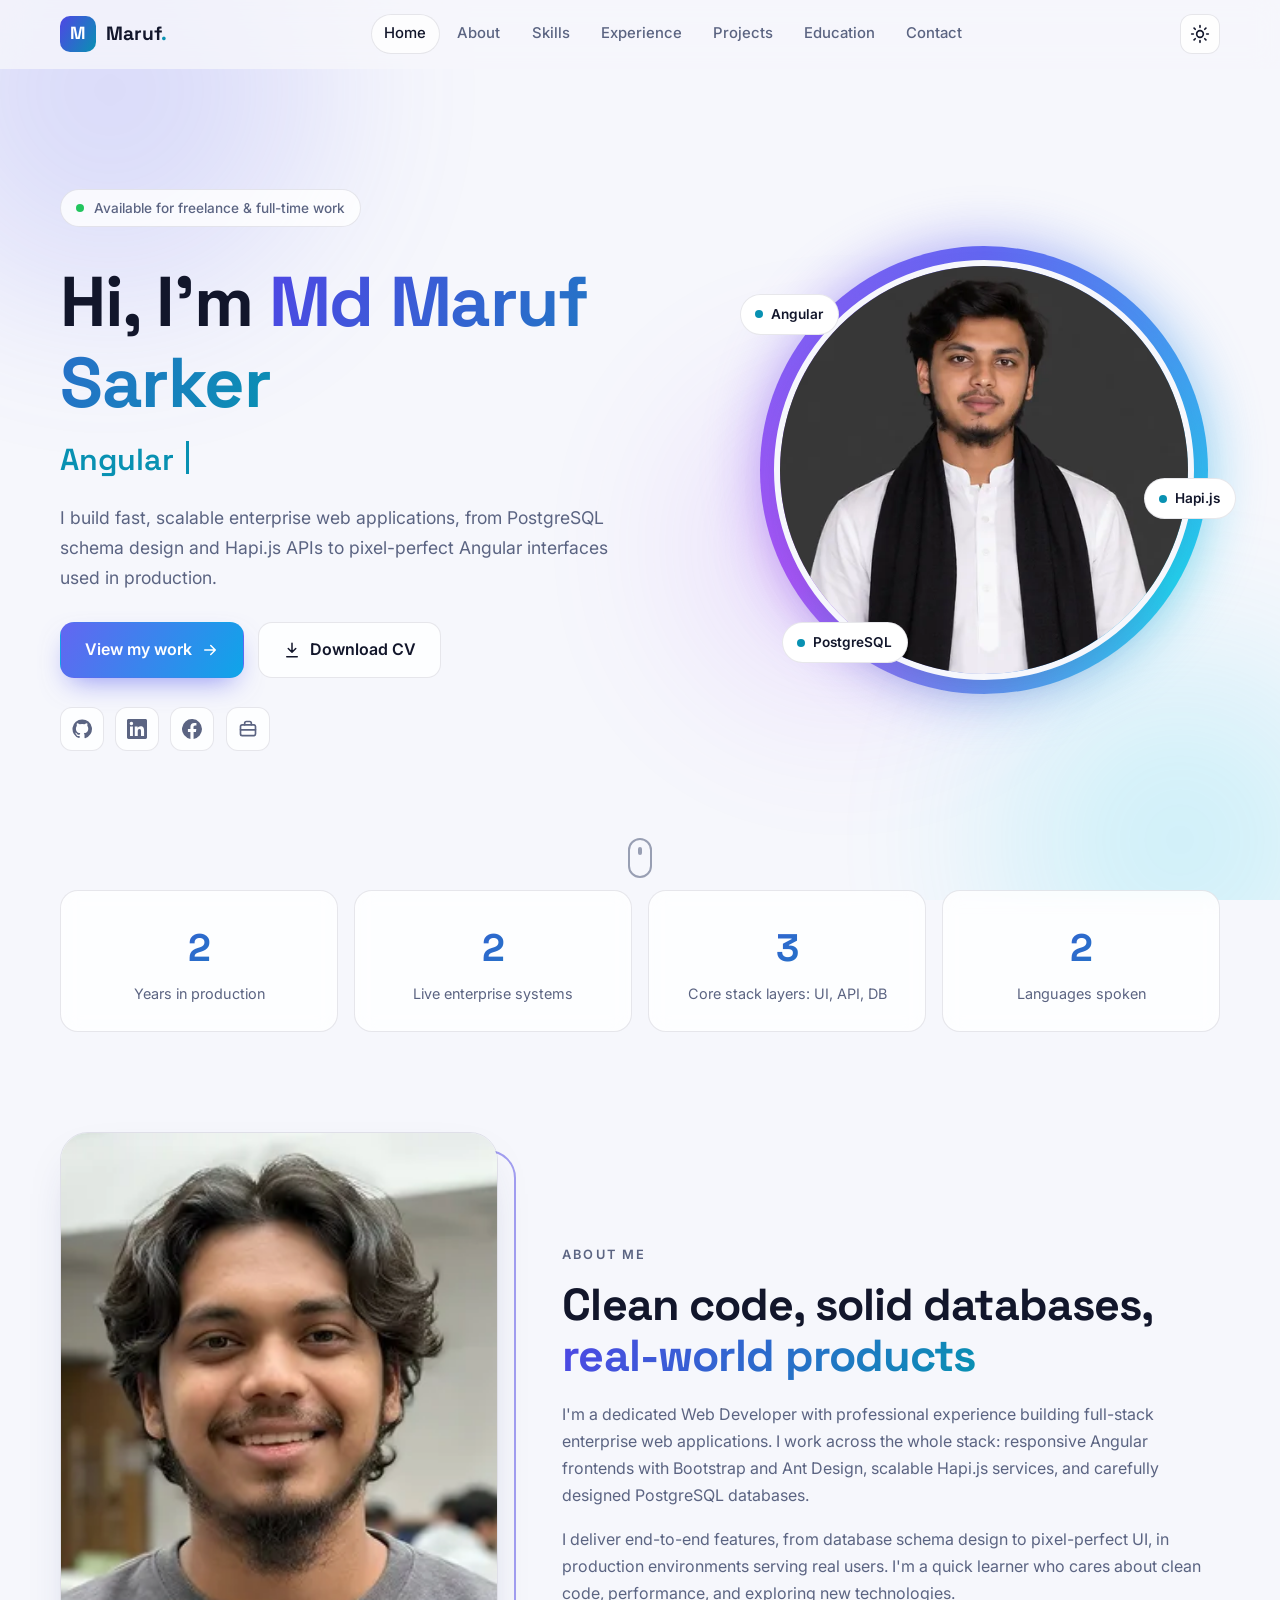
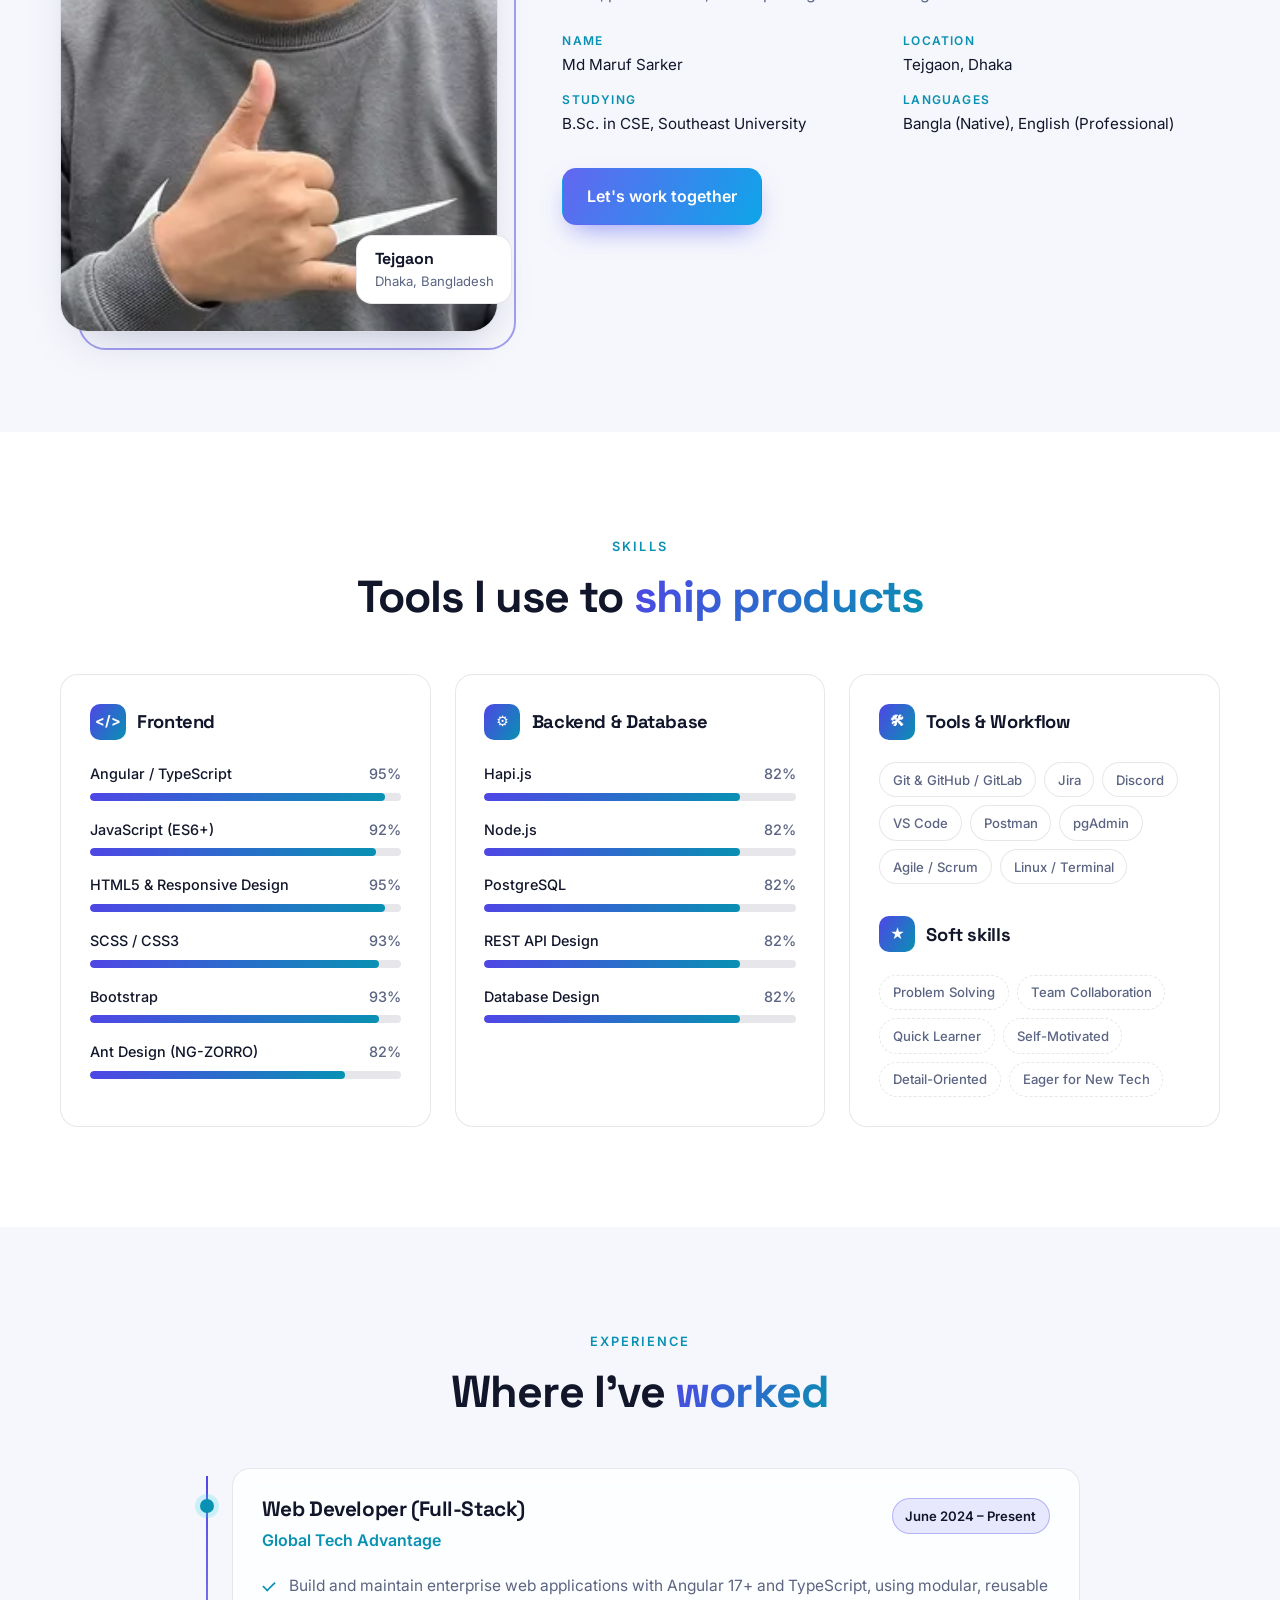
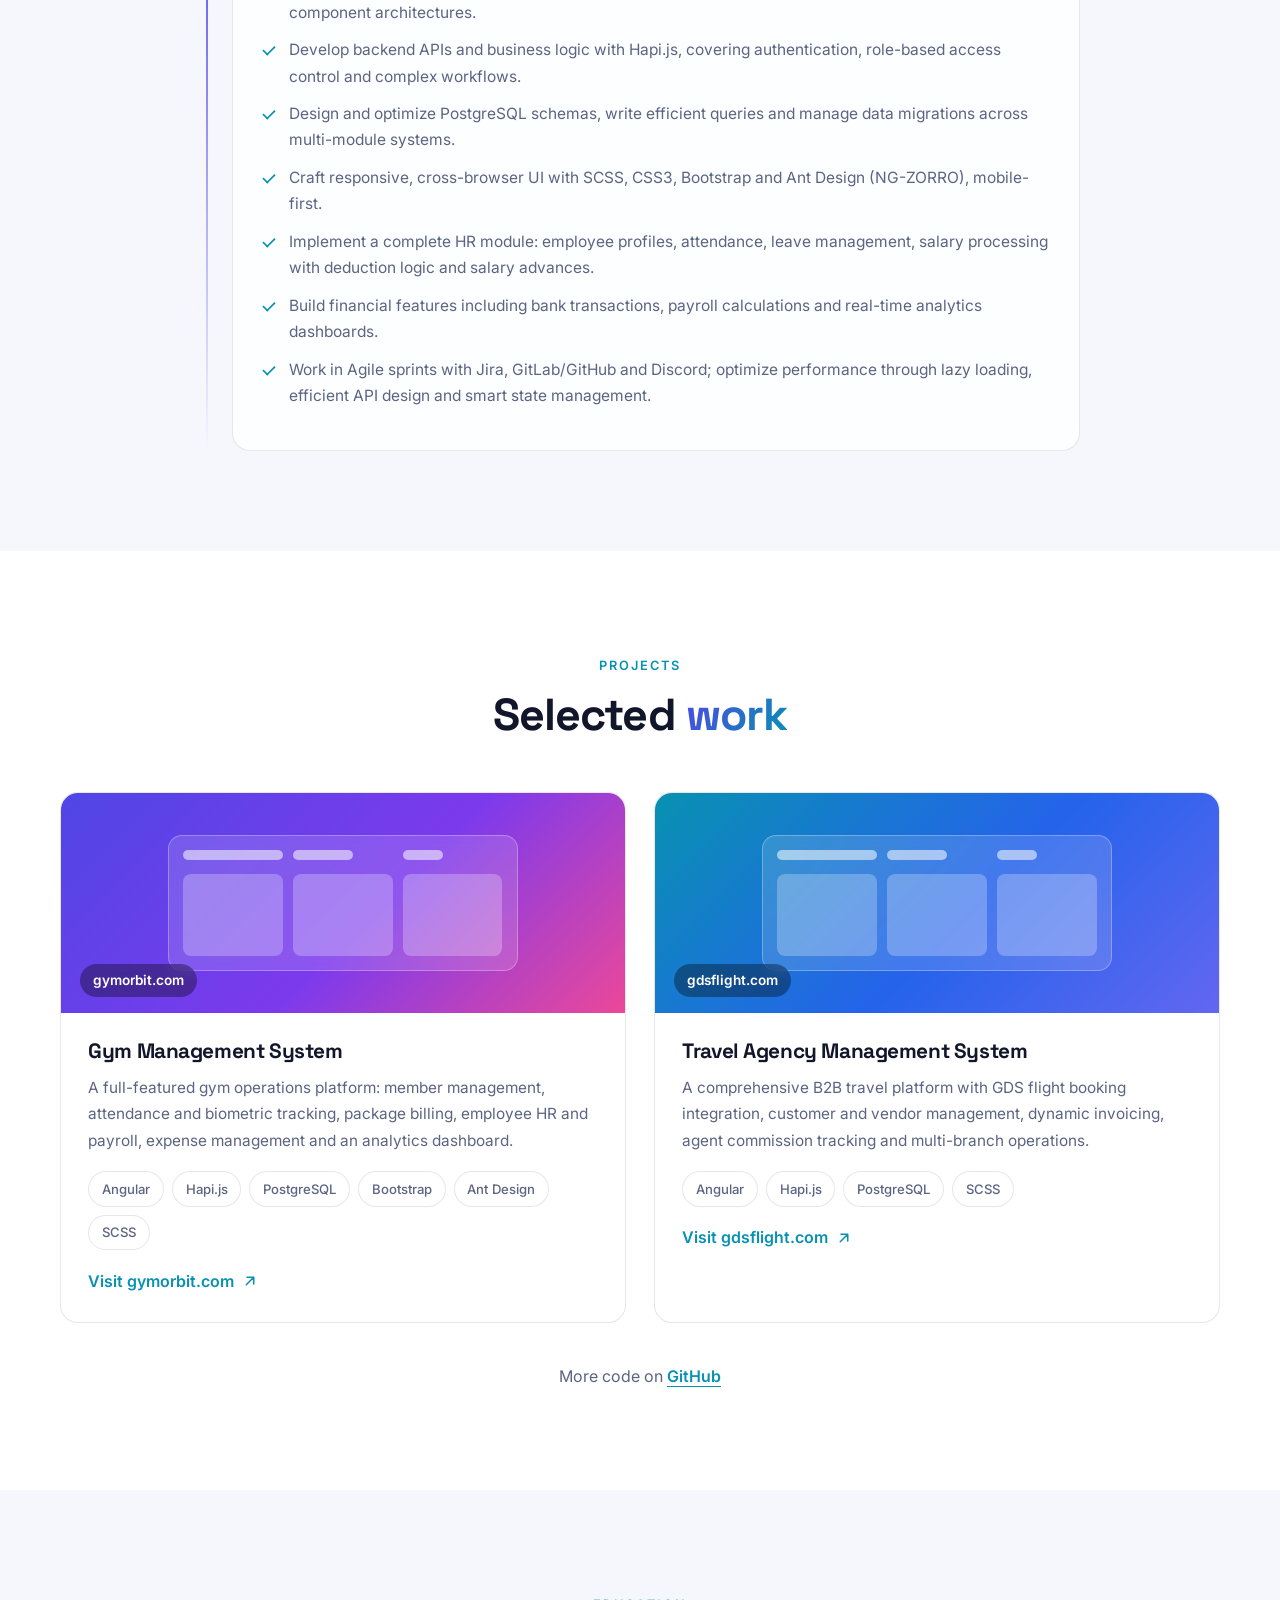
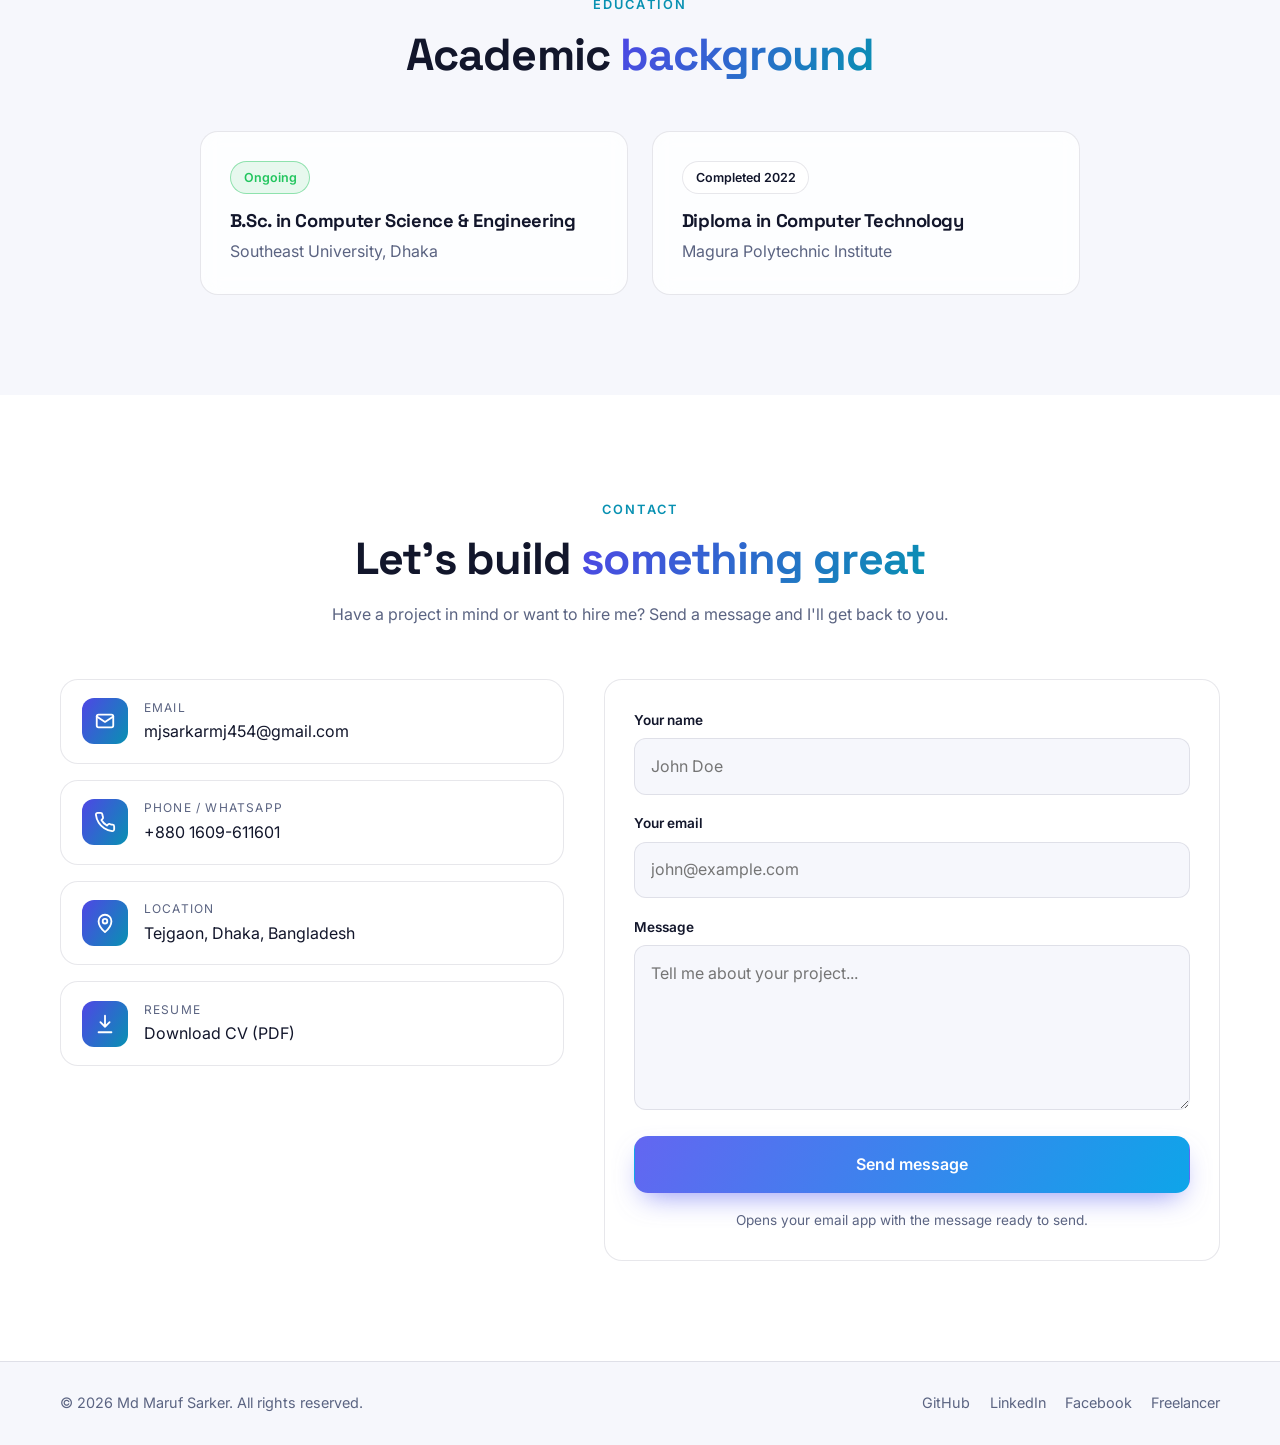
==== index.html @ f76ff7c3 "Add Portfolio site" ====
<!DOCTYPE html>
<html lang="en" data-theme="dark">
<head>
  <meta charset="UTF-8">
  <meta name="viewport" content="width=device-width, initial-scale=1">
  <title>Md Maruf Sarker | Full-Stack Developer in Dhaka, Bangladesh</title>
  <meta name="description" content="Md Maruf Sarker is a Full-Stack Developer from Tejgaon, Dhaka building enterprise web applications with Angular, Node.js (Hapi.js) and PostgreSQL. Available for freelance and full-time work.">
  <meta name="keywords" content="Md Maruf Sarker, Maruf Sarker, Full-Stack Developer, Web Developer Bangladesh, Angular Developer, Hapi.js, Node.js, PostgreSQL, Dhaka, Freelancer, Portfolio">
  <meta name="author" content="Md Maruf Sarker">
  <meta name="robots" content="index, follow, max-image-preview:large">
  <meta name="theme-color" content="#0b0e19" id="theme-color">
  <link rel="canonical" href="https://mdmarufsarker11229.github.io/">

  <meta property="og:type" content="website">
  <meta property="og:site_name" content="Md Maruf Sarker">
  <meta property="og:title" content="Md Maruf Sarker | Full-Stack Developer">
  <meta property="og:description" content="Enterprise web apps with Angular, Hapi.js and PostgreSQL. Based in Dhaka, Bangladesh.">
  <meta property="og:url" content="https://mdmarufsarker11229.github.io/">
  <meta property="og:image" content="https://mdmarufsarker11229.github.io/assets/img/og-image.jpg">
  <meta property="og:image:width" content="1200">
  <meta property="og:image:height" content="630">
  <meta name="twitter:card" content="summary_large_image">
  <meta name="twitter:title" content="Md Maruf Sarker | Full-Stack Developer">
  <meta name="twitter:description" content="Enterprise web apps with Angular, Hapi.js and PostgreSQL. Based in Dhaka, Bangladesh.">
  <meta name="twitter:image" content="https://mdmarufsarker11229.github.io/assets/img/og-image.jpg">

  <link rel="icon" type="image/png" href="assets/img/favicon-256.png">
  <link rel="apple-touch-icon" href="assets/img/apple-touch-icon.png">

  <link rel="preconnect" href="https://fonts.googleapis.com">
  <link rel="preconnect" href="https://fonts.gstatic.com" crossorigin>
  <link rel="preload" as="image" href="assets/img/maruf-hero-480.webp" type="image/webp" imagesrcset="assets/img/maruf-hero-480.webp 480w, assets/img/maruf-hero-800.webp 800w" imagesizes="(max-width: 900px) 280px, 420px">
  <link href="https://fonts.googleapis.com/css2?family=Inter:wght@400;500;600&family=Space+Grotesk:wght@500;600;700&display=swap" rel="stylesheet">
  <link rel="stylesheet" href="assets/css/style.css">

  <script>
    // Apply saved theme before paint to avoid a flash
    (function () {
      var t = localStorage.getItem('theme');
      if (!t) t = matchMedia('(prefers-color-scheme: light)').matches ? 'light' : 'dark';
      document.documentElement.setAttribute('data-theme', t);
    })();
  </script>

  <script type="application/ld+json">
  {
    "@context": "https://schema.org",
    "@type": "Person",
    "name": "Md Maruf Sarker",
    "url": "https://mdmarufsarker11229.github.io/",
    "image": "https://mdmarufsarker11229.github.io/assets/img/maruf-hero-800.jpg",
    "jobTitle": "Full-Stack Developer",
    "email": "mailto:mjsarkarmj454@gmail.com",
    "telephone": "+8801609611601",
    "address": { "@type": "PostalAddress", "addressLocality": "Tejgaon, Dhaka", "addressCountry": "BD" },
    "worksFor": { "@type": "Organization", "name": "Global Tech Advantage" },
    "alumniOf": [
      { "@type": "CollegeOrUniversity", "name": "Southeast University" },
      { "@type": "CollegeOrUniversity", "name": "Magura Polytechnic Institute" }
    ],
    "knowsAbout": ["Angular", "TypeScript", "JavaScript", "Node.js", "Hapi.js", "PostgreSQL", "REST API", "Bootstrap"],
    "sameAs": [
      "https://github.com/mdmarufsarker11229",
      "https://www.linkedin.com/in/md-maruf-sarker-7b41aa232/",
      "https://www.facebook.com/mdmarufsarker11229/",
      "https://www.freelancer.com.bd/u/mjsarkarmj454"
    ]
  }
  </script>
</head>
<body>
  <a class="skip-link" href="#main">Skip to content</a>
  <div class="progress" id="progress" aria-hidden="true"></div>
  <div class="glow" id="glow" aria-hidden="true"></div>
  <div class="bg-orbs" aria-hidden="true"><span></span><span></span><span></span></div>

  <header class="header" id="header">
    <nav class="nav container" aria-label="Main">
      <a href="#home" class="logo" aria-label="Md Maruf Sarker, home">
        <span class="logo-mark">M</span><span class="logo-text">Maruf<b>.</b></span>
      </a>
      <ul class="nav-links" id="nav-links">
        <li><a href="#home" class="active">Home</a></li>
        <li><a href="#about">About</a></li>
        <li><a href="#skills">Skills</a></li>
        <li><a href="#experience">Experience</a></li>
        <li><a href="#projects">Projects</a></li>
        <li><a href="#education">Education</a></li>
        <li><a href="#contact">Contact</a></li>
      </ul>
      <div class="nav-actions">
        <button class="icon-btn" id="theme-toggle" type="button" aria-label="Toggle dark and light mode">
          <svg class="i-sun" viewBox="0 0 24 24" fill="none" stroke="currentColor" stroke-width="2" stroke-linecap="round"><circle cx="12" cy="12" r="4"/><path d="M12 2v2M12 20v2M4.9 4.9l1.4 1.4M17.7 17.7l1.4 1.4M2 12h2M20 12h2M4.9 19.1l1.4-1.4M17.7 6.3l1.4-1.4"/></svg>
          <svg class="i-moon" viewBox="0 0 24 24" fill="none" stroke="currentColor" stroke-width="2" stroke-linecap="round" stroke-linejoin="round"><path d="M21 12.8A9 9 0 1 1 11.2 3a7 7 0 0 0 9.8 9.8z"/></svg>
        </button>
        <button class="icon-btn menu-btn" id="menu-btn" type="button" aria-label="Open menu" aria-expanded="false" aria-controls="nav-links">
          <span></span><span></span><span></span>
        </button>
      </div>
    </nav>
  </header>

  <main id="main">
    <!-- HERO -->
    <section class="hero" id="home">
      <div class="container hero-grid">
        <div class="hero-copy">
          <p class="eyebrow reveal"><span class="pulse"></span> Available for freelance &amp; full-time work</p>
          <h1 class="reveal">Hi, I'm <span class="grad">Md Maruf Sarker</span></h1>
          <p class="role reveal"><span id="typed" aria-live="off">Full-Stack Developer</span><span class="caret" aria-hidden="true"></span></p>
          <p class="lead reveal">I build fast, scalable enterprise web applications, from PostgreSQL schema design and Hapi.js APIs to pixel-perfect Angular interfaces used in production.</p>
          <div class="hero-cta reveal">
            <a href="#projects" class="btn btn-primary">View my work
              <svg viewBox="0 0 24 24" fill="none" stroke="currentColor" stroke-width="2" stroke-linecap="round" stroke-linejoin="round"><path d="M5 12h14M13 6l6 6-6 6"/></svg>
            </a>
            <a href="assets/files/Maruf_Sarker_Resume_Best.pdf" class="btn btn-ghost" download>
              <svg viewBox="0 0 24 24" fill="none" stroke="currentColor" stroke-width="2" stroke-linecap="round" stroke-linejoin="round"><path d="M12 3v12M7 10l5 5 5-5M5 21h14"/></svg>
              Download CV
            </a>
          </div>
          <ul class="socials reveal" aria-label="Social links">
            <li><a href="https://github.com/mdmarufsarker11229" target="_blank" rel="noopener" aria-label="GitHub"><svg viewBox="0 0 24 24" fill="currentColor"><path d="M12 .5a11.5 11.5 0 0 0-3.6 22.4c.6.1.8-.3.8-.6v-2c-3.2.7-3.9-1.5-3.9-1.5-.5-1.3-1.3-1.7-1.3-1.7-1-.7.1-.7.1-.7 1.2.1 1.8 1.2 1.8 1.2 1 1.8 2.7 1.3 3.4 1 .1-.8.4-1.300.7-1.6-2.600-.3-5.300-1.300-5.300-5.700 0-1.300.5-2.300 1.200-3.100-.1-.3-.5-1.500.1-3.100 0 0 1-.3 3.200 1.200a11 11 0 0 1 5.800 0c2.200-1.500 3.200-1.200 3.200-1.200.6 1.600.2 2.800.1 3.100.8.8 1.200 1.800 1.200 3.100 0 4.400-2.700 5.400-5.300 5.700.4.4.8 1.100.8 2.200v3.200c0 .3.2.7.8.6A11.500 11.500 0 0 0 12 .5z"/></svg></a></li>
            <li><a href="https://www.linkedin.com/in/md-maruf-sarker-7b41aa232/" target="_blank" rel="noopener" aria-label="LinkedIn"><svg viewBox="0 0 24 24" fill="currentColor"><path d="M20.4 20.5h-3.600v-5.600c0-1.300 0-3-1.800-3s-2.100 1.400-2.100 2.900v5.700H9.300V9h3.400v1.600h.1c.5-.9 1.600-1.800 3.400-1.800 3.600 0 4.300 2.400 4.300 5.500v6.200zM5.300 7.400a2.100 2.100 0 1 1 0-4.200 2.100 2.100 0 0 1 0 4.200zM7.100 20.500H3.600V9h3.500v11.500zM22.200 0H1.800C.8 0 0 .8 0 1.700v20.600c0 .9.800 1.700 1.800 1.700h20.400c1 0 1.800-.8 1.800-1.700V1.700C24 .8 23.200 0 22.200 0z"/></svg></a></li>
            <li><a href="https://www.facebook.com/mdmarufsarker11229/" target="_blank" rel="noopener" aria-label="Facebook"><svg viewBox="0 0 24 24" fill="currentColor"><path d="M24 12a12 12 0 1 0-13.900 11.900v-8.400H7.100V12h3V9.400c0-3 1.800-4.700 4.500-4.700 1.300 0 2.700.2 2.700.2v3h-1.500c-1.500 0-2 .9-2 1.900V12h3.400l-.5 3.500h-2.800v8.400A12 12 0 0 0 24 12z"/></svg></a></li>
            <li><a href="https://www.freelancer.com.bd/u/mjsarkarmj454" target="_blank" rel="noopener" aria-label="Freelancer profile"><svg viewBox="0 0 24 24" fill="none" stroke="currentColor" stroke-width="2" stroke-linecap="round" stroke-linejoin="round"><rect x="3" y="7" width="18" height="13" rx="2"/><path d="M8 7V5a2 2 0 0 1 2-2h4a2 2 0 0 1 2 2v2M3 13h18"/></svg></a></li>
          </ul>
        </div>

        <div class="hero-visual reveal">
          <div class="photo-wrap">
            <div class="ring"></div>
            <picture>
              <source type="image/webp" srcset="assets/img/maruf-hero-480.webp 480w, assets/img/maruf-hero-800.webp 800w" sizes="(max-width: 900px) 280px, 420px">
              <img src="assets/img/maruf-hero-800.jpg" width="800" height="800" alt="Portrait of Md Maruf Sarker, Full-Stack Developer" fetchpriority="high" decoding="async">
            </picture>
            <div class="chip chip-1"><span class="dot"></span>Angular</div>
            <div class="chip chip-2"><span class="dot"></span>Hapi.js</div>
            <div class="chip chip-3"><span class="dot"></span>PostgreSQL</div>
          </div>
        </div>
      </div>
      <a href="#about" class="scroll-hint" aria-label="Scroll to about section"><span></span></a>
    </section>

    <!-- STATS -->
    <section class="stats container" aria-label="Highlights">
      <div class="stat reveal"><strong data-years>2</strong><span>Years in production</span></div>
      <div class="stat reveal"><strong data-count="2">0</strong><span>Live enterprise systems</span></div>
      <div class="stat reveal"><strong data-count="3">0</strong><span>Core stack layers: UI, API, DB</span></div>
      <div class="stat reveal"><strong data-count="2">0</strong><span>Languages spoken</span></div>
    </section>

    <!-- ABOUT -->
    <section class="section" id="about">
      <div class="container about-grid">
        <div class="about-img reveal">
          <picture>
            <source type="image/webp" srcset="assets/img/maruf-about-480.webp 480w, assets/img/maruf-about-800.webp 800w" sizes="(max-width: 900px) 90vw, 440px">
            <img src="assets/img/maruf-about-800.webp" width="800" height="800" loading="lazy" decoding="async" alt="Md Maruf Sarker smiling and giving a shaka hand sign">
          </picture>
          <div class="badge-float"><b>Tejgaon</b><span>Dhaka, Bangladesh</span></div>
        </div>
        <div class="about-copy">
          <p class="kicker reveal">About me</p>
          <h2 class="reveal">Clean code, solid databases, <span class="grad">real-world products</span></h2>
          <p class="reveal">I'm a dedicated Web Developer with professional experience building full-stack enterprise web applications. I work across the whole stack: responsive Angular frontends with Bootstrap and Ant Design, scalable Hapi.js services, and carefully designed PostgreSQL databases.</p>
          <p class="reveal">I deliver end-to-end features, from database schema design to pixel-perfect UI, in production environments serving real users. I'm a quick learner who cares about clean code, performance, and exploring new technologies.</p>
          <ul class="facts reveal">
            <li><span>Name</span> Md Maruf Sarker</li>
            <li><span>Location</span> Tejgaon, Dhaka</li>
            <li><span>Studying</span> B.Sc. in CSE, Southeast University</li>
            <li><span>Languages</span> Bangla (Native), English (Professional)</li>
          </ul>
          <div class="reveal"><a href="#contact" class="btn btn-primary">Let's work together</a></div>
        </div>
      </div>
    </section>

    <!-- SKILLS -->
    <section class="section alt" id="skills">
      <div class="container">
        <header class="section-head reveal">
          <p class="kicker">Skills</p>
          <h2>Tools I use to <span class="grad">ship products</span></h2>
        </header>
        <div class="skill-grid">
          <article class="card skill-card reveal">
            <h3><span class="ico">&lt;/&gt;</span> Frontend</h3>
            <ul class="bars">
              <li><div class="bar-top"><span>Angular / TypeScript</span><em>95%</em></div><div class="bar"><i style="--w:95%"></i></div></li>
              <li><div class="bar-top"><span>JavaScript (ES6+)</span><em>92%</em></div><div class="bar"><i style="--w:92%"></i></div></li>
              <li><div class="bar-top"><span>HTML5 &amp; Responsive Design</span><em>95%</em></div><div class="bar"><i style="--w:95%"></i></div></li>
              <li><div class="bar-top"><span>SCSS / CSS3</span><em>93%</em></div><div class="bar"><i style="--w:93%"></i></div></li>
              <li><div class="bar-top"><span>Bootstrap</span><em>93%</em></div><div class="bar"><i style="--w:93%"></i></div></li>
              <li><div class="bar-top"><span>Ant Design (NG-ZORRO)</span><em>82%</em></div><div class="bar"><i style="--w:82%"></i></div></li>
            </ul>
          </article>
          <article class="card skill-card reveal">
            <h3><span class="ico">⚙</span> Backend &amp; Database</h3>
            <ul class="bars">
              <li><div class="bar-top"><span>Hapi.js</span><em>82%</em></div><div class="bar"><i style="--w:82%"></i></div></li>
              <li><div class="bar-top"><span>Node.js</span><em>82%</em></div><div class="bar"><i style="--w:82%"></i></div></li>
              <li><div class="bar-top"><span>PostgreSQL</span><em>82%</em></div><div class="bar"><i style="--w:82%"></i></div></li>
              <li><div class="bar-top"><span>REST API Design</span><em>82%</em></div><div class="bar"><i style="--w:82%"></i></div></li>
              <li><div class="bar-top"><span>Database Design</span><em>82%</em></div><div class="bar"><i style="--w:82%"></i></div></li>
            </ul>
          </article>
          <article class="card skill-card reveal">
            <h3><span class="ico">🛠</span> Tools &amp; Workflow</h3>
            <ul class="tags">
              <li>Git &amp; GitHub / GitLab</li><li>Jira</li><li>Discord</li><li>VS Code</li>
              <li>Postman</li><li>pgAdmin</li><li>Agile / Scrum</li><li>Linux / Terminal</li>
            </ul>
            <h3 class="mt"><span class="ico">★</span> Soft skills</h3>
            <ul class="tags tags-soft">
              <li>Problem Solving</li><li>Team Collaboration</li><li>Quick Learner</li>
              <li>Self-Motivated</li><li>Detail-Oriented</li><li>Eager for New Tech</li>
            </ul>
          </article>
        </div>
      </div>
    </section>

    <!-- EXPERIENCE -->
    <section class="section" id="experience">
      <div class="container narrow">
        <header class="section-head reveal">
          <p class="kicker">Experience</p>
          <h2>Where I've <span class="grad">worked</span></h2>
        </header>
        <div class="timeline">
          <article class="t-item reveal">
            <span class="t-dot"></span>
            <div class="card">
              <div class="t-head">
                <div><h3>Web Developer (Full-Stack)</h3><p class="org">Global Tech Advantage</p></div>
                <span class="date">June 2024 – Present</span>
              </div>
              <ul class="check">
                <li>Build and maintain enterprise web applications with Angular 17+ and TypeScript, using modular, reusable component architectures.</li>
                <li>Develop backend APIs and business logic with Hapi.js, covering authentication, role-based access control and complex workflows.</li>
                <li>Design and optimize PostgreSQL schemas, write efficient queries and manage data migrations across multi-module systems.</li>
                <li>Craft responsive, cross-browser UI with SCSS, CSS3, Bootstrap and Ant Design (NG-ZORRO), mobile-first.</li>
                <li>Implement a complete HR module: employee profiles, attendance, leave management, salary processing with deduction logic and salary advances.</li>
                <li>Build financial features including bank transactions, payroll calculations and real-time analytics dashboards.</li>
                <li>Work in Agile sprints with Jira, GitLab/GitHub and Discord; optimize performance through lazy loading, efficient API design and smart state management.</li>
              </ul>
            </div>
          </article>
        </div>
      </div>
    </section>

    <!-- PROJECTS -->
    <section class="section alt" id="projects">
      <div class="container">
        <header class="section-head reveal">
          <p class="kicker">Projects</p>
          <h2>Selected <span class="grad">work</span></h2>
        </header>
        <div class="project-grid">
          <article class="card project tilt reveal">
            <div class="p-shot p-gym" aria-hidden="true">
              <div class="mock"><i></i><i></i><i></i><b></b><b></b><b></b></div>
              <span>gymorbit.com</span>
            </div>
            <div class="p-body">
              <h3>Gym Management System</h3>
              <p>A full-featured gym operations platform: member management, attendance and biometric tracking, package billing, employee HR and payroll, expense management and an analytics dashboard.</p>
              <ul class="tags"><li>Angular</li><li>Hapi.js</li><li>PostgreSQL</li><li>Bootstrap</li><li>Ant Design</li><li>SCSS</li></ul>
              <a class="link" href="https://gymorbit.com" target="_blank" rel="noopener">Visit gymorbit.com <svg viewBox="0 0 24 24" fill="none" stroke="currentColor" stroke-width="2" stroke-linecap="round" stroke-linejoin="round"><path d="M7 17 17 7M8 7h9v9"/></svg></a>
            </div>
          </article>
          <article class="card project tilt reveal">
            <div class="p-shot p-travel" aria-hidden="true">
              <div class="mock"><i></i><i></i><i></i><b></b><b></b><b></b></div>
              <span>gdsflight.com</span>
            </div>
            <div class="p-body">
              <h3>Travel Agency Management System</h3>
              <p>A comprehensive B2B travel platform with GDS flight booking integration, customer and vendor management, dynamic invoicing, agent commission tracking and multi-branch operations.</p>
              <ul class="tags"><li>Angular</li><li>Hapi.js</li><li>PostgreSQL</li><li>SCSS</li></ul>
              <a class="link" href="https://gdsflight.com" target="_blank" rel="noopener">Visit gdsflight.com <svg viewBox="0 0 24 24" fill="none" stroke="currentColor" stroke-width="2" stroke-linecap="round" stroke-linejoin="round"><path d="M7 17 17 7M8 7h9v9"/></svg></a>
            </div>
          </article>
        </div>
        <p class="more reveal">More code on <a href="https://github.com/mdmarufsarker11229" target="_blank" rel="noopener">GitHub</a></p>
      </div>
    </section>

    <!-- EDUCATION -->
    <section class="section" id="education">
      <div class="container narrow">
        <header class="section-head reveal">
          <p class="kicker">Education</p>
          <h2>Academic <span class="grad">background</span></h2>
        </header>
        <div class="edu-grid">
          <article class="card edu reveal">
            <span class="pill pill-live">Ongoing</span>
            <h3>B.Sc. in Computer Science &amp; Engineering</h3>
            <p>Southeast University, Dhaka</p>
          </article>
          <article class="card edu reveal">
            <span class="pill">Completed 2022</span>
            <h3>Diploma in Computer Technology</h3>
            <p>Magura Polytechnic Institute</p>
          </article>
        </div>
      </div>
    </section>

    <!-- CONTACT -->
    <section class="section alt" id="contact">
      <div class="container">
        <header class="section-head reveal">
          <p class="kicker">Contact</p>
          <h2>Let's build <span class="grad">something great</span></h2>
          <p class="sub">Have a project in mind or want to hire me? Send a message and I'll get back to you.</p>
        </header>
        <div class="contact-grid">
          <div class="contact-info reveal">
            <a class="c-item" href="mailto:mjsarkarmj454@gmail.com">
              <span class="c-ico"><svg viewBox="0 0 24 24" fill="none" stroke="currentColor" stroke-width="2" stroke-linecap="round" stroke-linejoin="round"><rect x="3" y="5" width="18" height="14" rx="2"/><path d="m3 7 9 6 9-6"/></svg></span>
              <span><small>Email</small>mjsarkarmj454@gmail.com</span>
            </a>
            <a class="c-item" href="tel:+8801609611601">
              <span class="c-ico"><svg viewBox="0 0 24 24" fill="none" stroke="currentColor" stroke-width="2" stroke-linecap="round" stroke-linejoin="round"><path d="M22 16.9v3a2 2 0 0 1-2.200 2 19.800 19.800 0 0 1-8.600-3.100 19.500 19.500 0 0 1-6-6A19.800 19.800 0 0 1 2.100 4.200 2 2 0 0 1 4.100 2h3a2 2 0 0 1 2 1.700c.1 1 .4 1.900.7 2.800a2 2 0 0 1-.5 2.100L8.100 9.900a16 16 0 0 0 6 6l1.300-1.300a2 2 0 0 1 2.100-.4c.9.3 1.800.6 2.800.7a2 2 0 0 1 1.700 2z"/></svg></span>
              <span><small>Phone / WhatsApp</small>+880 1609-611601</span>
            </a>
            <div class="c-item">
              <span class="c-ico"><svg viewBox="0 0 24 24" fill="none" stroke="currentColor" stroke-width="2" stroke-linecap="round" stroke-linejoin="round"><path d="M12 22s7-6.200 7-12a7 7 0 1 0-14 0c0 5.800 7 12 7 12z"/><circle cx="12" cy="10" r="2.500"/></svg></span>
              <span><small>Location</small>Tejgaon, Dhaka, Bangladesh</span>
            </div>
            <a class="c-item" href="assets/files/Maruf_Sarker_Resume_Best.pdf" download>
              <span class="c-ico"><svg viewBox="0 0 24 24" fill="none" stroke="currentColor" stroke-width="2" stroke-linecap="round" stroke-linejoin="round"><path d="M12 3v12M7 10l5 5 5-5M5 21h14"/></svg></span>
              <span><small>Resume</small>Download CV (PDF)</span>
            </a>
          </div>

          <form class="card form reveal" id="contact-form" novalidate>
            <div class="field"><label for="f-name">Your name</label><input id="f-name" name="name" type="text" autocomplete="name" required placeholder="John Doe"></div>
            <div class="field"><label for="f-email">Your email</label><input id="f-email" name="email" type="email" autocomplete="email" required placeholder="john@example.com"></div>
            <div class="field"><label for="f-msg">Message</label><textarea id="f-msg" name="message" rows="5" required placeholder="Tell me about your project..."></textarea></div>
            <button type="submit" class="btn btn-primary btn-block">Send message</button>
            <p class="form-note" id="form-note" role="status">Opens your email app with the message ready to send.</p>
          </form>
        </div>
      </div>
    </section>
  </main>

  <footer class="footer">
    <div class="container footer-in">
      <p>© <span id="year">2026</span> Md Maruf Sarker. All rights reserved.</p>
      <ul class="socials small">
        <li><a href="https://github.com/mdmarufsarker11229" target="_blank" rel="noopener">GitHub</a></li>
        <li><a href="https://www.linkedin.com/in/md-maruf-sarker-7b41aa232/" target="_blank" rel="noopener">LinkedIn</a></li>
        <li><a href="https://www.facebook.com/mdmarufsarker11229/" target="_blank" rel="noopener">Facebook</a></li>
        <li><a href="https://www.freelancer.com.bd/u/mjsarkarmj454" target="_blank" rel="noopener">Freelancer</a></li>
      </ul>
    </div>
  </footer>

  <button class="to-top" id="to-top" type="button" aria-label="Back to top">
    <svg viewBox="0 0 24 24" fill="none" stroke="currentColor" stroke-width="2.500" stroke-linecap="round" stroke-linejoin="round"><path d="m6 15 6-6 6 6"/></svg>
  </button>

  <script src="assets/js/main.js" defer></script>
</body>
</html>
---- assets/css/style.css ----
/* ===== Tokens ===== */
:root {
  --bg: #0b0e19;
  --bg-alt: #0f1322;
  --surface: rgba(255, 255, 255, 0.04);
  --surface-solid: #141a2e;
  --border: rgba(255, 255, 255, 0.09);
  --text: #e6e9f5;
  --muted: #9aa3bd;
  --primary: #6366f1;
  --primary-2: #22d3ee;
  --grad: linear-gradient(120deg, #818cf8 0%, #22d3ee 100%);
  --shadow: 0 20px 50px -20px rgba(0, 0, 0, 0.6);
  --header-bg: rgba(11, 14, 25, 0.72);
  --radius: 18px;
  --font: "Inter", system-ui, -apple-system, "Segoe UI", Roboto, sans-serif;
  --font-head: "Space Grotesk", var(--font);
}
[data-theme="light"] {
  --bg: #f6f7fc;
  --bg-alt: #ffffff;
  --surface: rgba(255, 255, 255, 0.8);
  --surface-solid: #ffffff;
  --border: rgba(20, 28, 60, 0.1);
  --text: #12162b;
  --muted: #5b6482;
  --primary: #4f46e5;
  --primary-2: #0891b2;
  --grad: linear-gradient(120deg, #4f46e5 0%, #0891b2 100%);
  --shadow: 0 20px 50px -25px rgba(40, 50, 110, 0.35);
  --header-bg: rgba(246, 247, 252, 0.78);
}

/* ===== Base ===== */
*, *::before, *::after { box-sizing: border-box; }
html { scroll-behavior: smooth; scroll-padding-top: 80px; -webkit-text-size-adjust: 100%; }
body {
  margin: 0; font-family: var(--font); font-size: 16px; line-height: 1.7;
  color: var(--text); background: var(--bg); overflow-x: hidden;
  transition: background 0.3s, color 0.3s; -webkit-font-smoothing: antialiased;
}
img { max-width: 100%; display: block; }
a { color: inherit; text-decoration: none; }
ul { list-style: none; margin: 0; padding: 0; }
h1, h2, h3 { font-family: var(--font-head); line-height: 1.15; margin: 0; letter-spacing: -0.02em; }
p { margin: 0 0 1rem; }
button { font: inherit; color: inherit; cursor: pointer; }
:focus-visible { outline: 2px solid var(--primary-2); outline-offset: 3px; border-radius: 6px; }
::selection { background: var(--primary); color: #fff; }

.container { width: min(1160px, 100% - 2.5rem); margin-inline: auto; }
.container.narrow { width: min(880px, 100% - 2.5rem); }
.grad { background: var(--grad); -webkit-background-clip: text; background-clip: text; color: transparent; }
.skip-link { position: fixed; left: 1rem; top: -4rem; z-index: 200; background: var(--primary); color: #fff; padding: 0.6rem 1rem; border-radius: 8px; transition: top 0.2s; }
.skip-link:focus { top: 1rem; }

/* ===== Background effects ===== */
.progress { position: fixed; inset: 0 auto auto 0; height: 3px; width: 0; z-index: 120; background: var(--grad); }
.glow { position: fixed; width: 420px; height: 420px; border-radius: 50%; pointer-events: none; z-index: 0;
  background: radial-gradient(circle, rgba(99, 102, 241, 0.16), transparent 65%);
  transform: translate(-50%, -50%); left: -999px; top: -999px; }
[data-theme="light"] .glow { background: radial-gradient(circle, rgba(79, 70, 229, 0.12), transparent 65%); }
.bg-orbs { position: fixed; inset: 0; z-index: 0; overflow: hidden; pointer-events: none; }
.bg-orbs span { position: absolute; border-radius: 50%; filter: blur(90px); opacity: 0.35; animation: float 18s ease-in-out infinite; }
.bg-orbs span:nth-child(1) { width: 420px; height: 420px; background: #6366f1; top: -120px; left: -100px; }
.bg-orbs span:nth-child(2) { width: 360px; height: 360px; background: #22d3ee; bottom: -120px; right: -80px; animation-delay: -6s; }
.bg-orbs span:nth-child(3) { width: 280px; height: 280px; background: #a855f7; top: 45%; left: 55%; opacity: 0.18; animation-delay: -11s; }
[data-theme="light"] .bg-orbs span { opacity: 0.18; }
@keyframes float { 0%, 100% { transform: translate(0, 0); } 50% { transform: translate(40px, -50px); } }
main, .footer { position: relative; z-index: 1; }

/* ===== Header ===== */
.header { position: fixed; inset: 0 0 auto 0; z-index: 100; backdrop-filter: blur(14px); -webkit-backdrop-filter: blur(14px);
  background: var(--header-bg); border-bottom: 1px solid transparent; transition: border-color 0.3s, box-shadow 0.3s; }
.header.scrolled { border-color: var(--border); box-shadow: 0 8px 30px -20px rgba(0, 0, 0, 0.5); }
.nav { display: flex; align-items: center; justify-content: space-between; height: 68px; gap: 1rem; }
.logo { display: flex; align-items: center; gap: 0.6rem; font-family: var(--font-head); font-weight: 700; font-size: 1.2rem; }
.logo b { color: var(--primary-2); }
.logo-mark { width: 36px; height: 36px; display: grid; place-items: center; border-radius: 10px; background: var(--grad); color: #fff; font-size: 1.1rem; }
.nav-links { display: flex; gap: 0.25rem; }
.nav-links a { display: block; padding: 0.45rem 0.85rem; border-radius: 999px; font-size: 0.93rem; font-weight: 500; color: var(--muted); transition: color 0.2s, background 0.2s; }
.nav-links a:hover { color: var(--text); background: var(--surface); }
.nav-links a.active { color: var(--text); background: var(--surface); box-shadow: inset 0 0 0 1px var(--border); }
.nav-actions { display: flex; align-items: center; gap: 0.5rem; }
.icon-btn { width: 40px; height: 40px; display: grid; place-items: center; border-radius: 12px; border: 1px solid var(--border); background: var(--surface); transition: transform 0.2s, background 0.2s; }
.icon-btn:hover { transform: translateY(-2px); }
.icon-btn svg { width: 20px; height: 20px; }
.i-sun { display: none; }
[data-theme="light"] .i-sun { display: block; }
[data-theme="light"] .i-moon { display: none; }
.menu-btn { display: none; flex-direction: column; gap: 4px; justify-content: center; align-items: center; }
.menu-btn span { width: 18px; height: 2px; background: currentColor; border-radius: 2px; transition: transform 0.25s, opacity 0.25s; }
.menu-btn[aria-expanded="true"] span:nth-child(1) { transform: translateY(6px) rotate(45deg); }
.menu-btn[aria-expanded="true"] span:nth-child(2) { opacity: 0; }
.menu-btn[aria-expanded="true"] span:nth-child(3) { transform: translateY(-6px) rotate(-45deg); }

/* ===== Buttons ===== */
.btn { display: inline-flex; align-items: center; justify-content: center; gap: 0.55rem; padding: 0.85rem 1.5rem; border-radius: 14px; font-weight: 600; border: 1px solid transparent; transition: transform 0.2s, box-shadow 0.25s, background 0.2s; }
.btn svg { width: 18px; height: 18px; transition: transform 0.2s; }
.btn:hover { transform: translateY(-3px); }
.btn:hover svg { transform: translateX(3px); }
.btn-primary { color: #fff; background: linear-gradient(120deg, #6366f1, #0ea5e9); box-shadow: 0 12px 28px -10px rgba(99, 102, 241, 0.7); }
.btn-primary:hover { box-shadow: 0 16px 34px -10px rgba(99, 102, 241, 0.9); }
.btn-ghost { border-color: var(--border); background: var(--surface); }
.btn-ghost:hover { border-color: var(--primary); }
.btn-block { width: 100%; }

/* ===== Hero ===== */
.hero { position: relative; min-height: 100svh; display: flex; align-items: center; padding: 110px 0 70px; }
.hero-grid { display: grid; grid-template-columns: 1.15fr 0.85fr; gap: 3rem; align-items: center; }
.eyebrow { display: inline-flex; align-items: center; gap: 0.6rem; padding: 0.4rem 0.95rem; border-radius: 999px; font-size: 0.85rem; font-weight: 500; color: var(--muted); border: 1px solid var(--border); background: var(--surface); }
.pulse { width: 8px; height: 8px; border-radius: 50%; background: #22c55e; box-shadow: 0 0 0 0 rgba(34, 197, 94, 0.6); animation: pulse 2s infinite; }
@keyframes pulse { 70% { box-shadow: 0 0 0 10px rgba(34, 197, 94, 0); } 100% { box-shadow: 0 0 0 0 rgba(34, 197, 94, 0); } }
.hero h1 { font-size: clamp(2.4rem, 6vw, 4.4rem); margin: 1.2rem 0 0.6rem; }
.role { font-family: var(--font-head); font-size: clamp(1.3rem, 3vw, 1.9rem); font-weight: 600; margin-bottom: 1.1rem; min-height: 1.4em; }
#typed { color: var(--primary-2); }
.caret { display: inline-block; width: 3px; height: 1.1em; margin-left: 4px; vertical-align: -0.15em; background: var(--primary-2); animation: blink 1s steps(2) infinite; }
@keyframes blink { 50% { opacity: 0; } }
.lead { max-width: 560px; color: var(--muted); font-size: 1.1rem; }
.hero-cta { display: flex; flex-wrap: wrap; gap: 0.9rem; margin: 1.8rem 0; }
.socials { display: flex; gap: 0.7rem; }
.socials a { width: 44px; height: 44px; display: grid; place-items: center; border-radius: 12px; border: 1px solid var(--border); background: var(--surface); color: var(--muted); transition: transform 0.2s, color 0.2s, border-color 0.2s, background 0.2s; }
.socials a:hover { color: #fff; background: var(--primary); border-color: var(--primary); transform: translateY(-4px); }
.socials svg { width: 20px; height: 20px; }

.hero-visual { display: grid; place-items: center; }
.photo-wrap { position: relative; width: min(420px, 78vw); aspect-ratio: 1; }
.photo-wrap img { position: relative; z-index: 2; width: 100%; height: 100%; object-fit: cover; border-radius: 50%; border: 6px solid var(--bg); box-shadow: var(--shadow); }
.ring { position: absolute; inset: -14px; border-radius: 50%; z-index: 1; background: conic-gradient(from 0deg, #6366f1, #22d3ee, #a855f7, #6366f1); animation: spin 8s linear infinite; filter: blur(0.5px); }
.ring::after { content: ""; position: absolute; inset: 0; border-radius: 50%; background: conic-gradient(from 0deg, #6366f1, #22d3ee, #a855f7, #6366f1); filter: blur(28px); opacity: 0.55; }
@keyframes spin { to { transform: rotate(360deg); } }
.chip { position: absolute; z-index: 3; display: flex; align-items: center; gap: 0.5rem; padding: 0.5rem 0.9rem; font-size: 0.85rem; font-weight: 600; border-radius: 999px; background: var(--surface-solid); border: 1px solid var(--border); box-shadow: var(--shadow); animation: bob 5s ease-in-out infinite; }
.chip .dot { width: 8px; height: 8px; border-radius: 50%; background: var(--primary-2); }
.chip-1 { top: 8%; left: -8%; }
.chip-2 { top: 52%; right: -10%; animation-delay: -1.7s; }
.chip-3 { bottom: 4%; left: 2%; animation-delay: -3.2s; }
@keyframes bob { 0%, 100% { transform: translateY(0); } 50% { transform: translateY(-12px); } }
.scroll-hint { position: absolute; bottom: 22px; left: 50%; transform: translateX(-50%); width: 24px; height: 40px; border: 2px solid var(--muted); border-radius: 14px; opacity: 0.6; }
.scroll-hint span { position: absolute; left: 50%; top: 7px; width: 4px; height: 8px; margin-left: -2px; border-radius: 2px; background: var(--muted); animation: wheel 1.8s infinite; }
@keyframes wheel { 0% { opacity: 1; transform: translateY(0); } 100% { opacity: 0; transform: translateY(14px); } }

/* ===== Stats ===== */
.stats { display: grid; grid-template-columns: repeat(4, 1fr); gap: 1rem; margin-top: -10px; position: relative; z-index: 2; }
.stat { text-align: center; padding: 1.5rem 1rem; border-radius: var(--radius); background: var(--surface); border: 1px solid var(--border); backdrop-filter: blur(10px); }
.stat strong { display: block; font-family: var(--font-head); font-size: 2.4rem; background: var(--grad); -webkit-background-clip: text; background-clip: text; color: transparent; }
.stat span { color: var(--muted); font-size: 0.9rem; }

/* ===== Sections ===== */
.section { padding: 100px 0; }
.section.alt { background: var(--bg-alt); }
.section-head { text-align: center; max-width: 640px; margin: 0 auto 3.2rem; }
.kicker { display: inline-block; font-size: 0.8rem; font-weight: 600; text-transform: uppercase; letter-spacing: 0.16em; color: var(--primary-2); margin-bottom: 0.8rem; }
.section h2 { font-size: clamp(1.9rem, 4vw, 2.8rem); }
.sub { color: var(--muted); margin-top: 1rem; }
.card { background: var(--surface); border: 1px solid var(--border); border-radius: var(--radius); padding: 1.8rem; backdrop-filter: blur(10px); transition: transform 0.3s, border-color 0.3s, box-shadow 0.3s; }
.card:hover { border-color: rgba(99, 102, 241, 0.5); box-shadow: var(--shadow); }

/* About */
.about-grid { display: grid; grid-template-columns: 0.8fr 1.2fr; gap: 4rem; align-items: center; }
.about-img { position: relative; }
.about-img img { width: 100%; aspect-ratio: 1; object-fit: cover; border-radius: 28px; border: 1px solid var(--border); box-shadow: var(--shadow); }
.about-img::before { content: ""; position: absolute; inset: 18px -18px -18px 18px; border-radius: 28px; border: 2px solid var(--primary); opacity: 0.5; z-index: -1; }
.badge-float { position: absolute; right: -14px; bottom: 28px; padding: 0.8rem 1.1rem; border-radius: 16px; background: var(--surface-solid); border: 1px solid var(--border); box-shadow: var(--shadow); line-height: 1.3; }
.badge-float b { display: block; font-family: var(--font-head); }
.badge-float span { font-size: 0.82rem; color: var(--muted); }
.about-copy h2 { margin-bottom: 1.2rem; }
.about-copy p { color: var(--muted); }
.facts { display: grid; grid-template-columns: 1fr 1fr; gap: 0.8rem 1.5rem; margin: 1.5rem 0 2rem; }
.facts li { font-size: 0.95rem; }
.facts span { display: block; font-size: 0.75rem; text-transform: uppercase; letter-spacing: 0.1em; color: var(--primary-2); font-weight: 600; }

/* Skills */
.skill-grid { display: grid; grid-template-columns: repeat(3, 1fr); gap: 1.5rem; }
.skill-card h3 { font-size: 1.15rem; display: flex; align-items: center; gap: 0.7rem; margin-bottom: 1.4rem; }
.skill-card h3.mt { margin-top: 2rem; }
.ico { width: 36px; height: 36px; display: grid; place-items: center; border-radius: 10px; font-size: 0.9rem; color: #fff; background: var(--grad); font-family: var(--font); }
.bars li { margin-bottom: 1.05rem; }
.bar-top { display: flex; justify-content: space-between; font-size: 0.9rem; font-weight: 500; margin-bottom: 0.4rem; }
.bar-top em { font-style: normal; color: var(--muted); }
.bar { height: 8px; border-radius: 99px; background: var(--border); overflow: hidden; }
.bar i { display: block; height: 100%; width: 0; border-radius: inherit; background: var(--grad); transition: width 1.3s cubic-bezier(0.22, 1, 0.36, 1); }
.in .bar i { width: var(--w); }
.tags { display: flex; flex-wrap: wrap; gap: 0.5rem; }
.tags li { padding: 0.35rem 0.8rem; font-size: 0.82rem; font-weight: 500; border-radius: 999px; border: 1px solid var(--border); background: var(--surface); color: var(--muted); transition: color 0.2s, border-color 0.2s; }
.tags li:hover { color: var(--text); border-color: var(--primary); }
.tags-soft li { border-style: dashed; }

/* Timeline */
.timeline { position: relative; padding-left: 2rem; }
.timeline::before { content: ""; position: absolute; left: 6px; top: 8px; bottom: 0; width: 2px; background: linear-gradient(var(--primary), transparent); }
.t-item { position: relative; }
.t-dot { position: absolute; left: -2rem; top: 1.9rem; width: 14px; height: 14px; border-radius: 50%; background: var(--primary-2); box-shadow: 0 0 0 5px rgba(34, 211, 238, 0.2); }
.t-head { display: flex; justify-content: space-between; align-items: flex-start; flex-wrap: wrap; gap: 0.6rem; margin-bottom: 1.2rem; }
.t-head h3 { font-size: 1.3rem; }
.org { color: var(--primary-2); font-weight: 600; margin: 0.3rem 0 0; }
.date { font-size: 0.82rem; font-weight: 600; padding: 0.35rem 0.8rem; border-radius: 999px; background: rgba(99, 102, 241, 0.15); color: var(--text); border: 1px solid rgba(99, 102, 241, 0.4); }
.check li { position: relative; padding-left: 1.7rem; margin-bottom: 0.7rem; color: var(--muted); font-size: 0.97rem; }
.check li::before { content: ""; position: absolute; left: 0; top: 0.5em; width: 14px; height: 8px; border-left: 2px solid var(--primary-2); border-bottom: 2px solid var(--primary-2); transform: rotate(-45deg) scale(0.85); }

/* Projects */
.project-grid { display: grid; grid-template-columns: repeat(2, 1fr); gap: 1.8rem; }
.card.project { padding: 0; overflow: hidden; transform-style: preserve-3d; will-change: transform; }
.p-shot { position: relative; height: 220px; display: grid; place-items: center; overflow: hidden; }
.p-gym { background: linear-gradient(135deg, #4f46e5, #7c3aed 55%, #ec4899); }
.p-travel { background: linear-gradient(135deg, #0891b2, #2563eb 55%, #6366f1); }
.p-shot > span { position: absolute; left: 1.2rem; bottom: 1rem; font-weight: 600; font-size: 0.85rem; padding: 0.3rem 0.8rem; border-radius: 999px; background: rgba(0, 0, 0, 0.35); color: #fff; backdrop-filter: blur(6px); }
.mock { width: 62%; height: 62%; padding: 14px; border-radius: 14px; background: rgba(255, 255, 255, 0.14); border: 1px solid rgba(255, 255, 255, 0.28); backdrop-filter: blur(8px); display: grid; grid-template-columns: repeat(3, 1fr); grid-template-rows: 14px 1fr; gap: 10px; transition: transform 0.5s; }
.project:hover .mock { transform: scale(1.06) rotate(-1.5deg); }
.mock i { height: 10px; border-radius: 5px; background: rgba(255, 255, 255, 0.55); align-self: start; }
.mock b { border-radius: 8px; background: rgba(255, 255, 255, 0.25); }
.mock i:nth-child(2) { width: 60%; }
.mock i:nth-child(3) { width: 40%; }
.p-body { padding: 1.7rem; }
.p-body h3 { font-size: 1.3rem; margin-bottom: 0.7rem; }
.p-body p { color: var(--muted); font-size: 0.96rem; }
.p-body .tags { margin: 1.1rem 0; }
.link { display: inline-flex; align-items: center; gap: 0.4rem; font-weight: 600; color: var(--primary-2); }
.link svg { width: 18px; height: 18px; transition: transform 0.2s; }
.link:hover svg { transform: translate(3px, -3px); }
.more { text-align: center; margin: 2.5rem 0 0; color: var(--muted); }
.more a { color: var(--primary-2); font-weight: 600; border-bottom: 1px solid currentColor; }

/* Education */
.edu-grid { display: grid; grid-template-columns: 1fr 1fr; gap: 1.5rem; }
.edu h3 { font-size: 1.15rem; margin: 1rem 0 0.4rem; }
.edu p { color: var(--muted); margin: 0; }
.pill { display: inline-block; font-size: 0.78rem; font-weight: 600; padding: 0.3rem 0.8rem; border-radius: 999px; border: 1px solid var(--border); background: var(--surface); }
.pill-live { color: #22c55e; border-color: rgba(34, 197, 94, 0.45); background: rgba(34, 197, 94, 0.1); }

/* Contact */
.contact-grid { display: grid; grid-template-columns: 0.9fr 1.1fr; gap: 2.5rem; align-items: start; }
.contact-info { display: grid; gap: 1rem; }
.c-item { display: flex; align-items: center; gap: 1rem; padding: 1.1rem 1.3rem; border-radius: var(--radius); border: 1px solid var(--border); background: var(--surface); transition: transform 0.25s, border-color 0.25s; word-break: break-word; }
a.c-item:hover { transform: translateX(6px); border-color: var(--primary); }
.c-item small { display: block; font-size: 0.75rem; text-transform: uppercase; letter-spacing: 0.1em; color: var(--muted); }
.c-ico { flex: none; width: 46px; height: 46px; display: grid; place-items: center; border-radius: 12px; background: var(--grad); color: #fff; }
.c-ico svg { width: 22px; height: 22px; }
.form .field { margin-bottom: 1.1rem; }
.form label { display: block; font-size: 0.85rem; font-weight: 600; margin-bottom: 0.4rem; }
.form input, .form textarea { width: 100%; font: inherit; color: var(--text); padding: 0.85rem 1rem; border-radius: 12px; border: 1px solid var(--border); background: var(--bg); transition: border-color 0.2s, box-shadow 0.2s; resize: vertical; }
.form input:focus, .form textarea:focus { outline: none; border-color: var(--primary); box-shadow: 0 0 0 4px rgba(99, 102, 241, 0.2); }
.form .invalid { border-color: #ef4444; }
.form-note { margin: 1rem 0 0; font-size: 0.85rem; color: var(--muted); text-align: center; }

/* Footer */
.footer { border-top: 1px solid var(--border); padding: 1.8rem 0; background: var(--bg); }
.footer-in { display: flex; justify-content: space-between; align-items: center; flex-wrap: wrap; gap: 1rem; }
.footer p { margin: 0; color: var(--muted); font-size: 0.9rem; }
.socials.small { gap: 1.2rem; }
.socials.small a { width: auto; height: auto; border: 0; background: none; font-size: 0.9rem; border-radius: 0; }
.socials.small a:hover { background: none; color: var(--primary-2); transform: none; }
.to-top { position: fixed; right: 20px; bottom: 20px; z-index: 90; width: 46px; height: 46px; display: grid; place-items: center; border-radius: 14px; border: 0; color: #fff; background: linear-gradient(120deg, #6366f1, #0ea5e9); box-shadow: 0 10px 25px -8px rgba(99, 102, 241, 0.8); opacity: 0; transform: translateY(20px); pointer-events: none; transition: opacity 0.3s, transform 0.3s; }
.to-top.show { opacity: 1; transform: none; pointer-events: auto; }
.to-top svg { width: 22px; height: 22px; }

/* ===== Reveal animation ===== */
.js .reveal { opacity: 0; transform: translateY(28px); transition: opacity 0.8s cubic-bezier(0.22, 1, 0.36, 1), transform 0.8s cubic-bezier(0.22, 1, 0.36, 1); transition-delay: var(--d, 0s); }
.js .reveal.in { opacity: 1; transform: none; }

/* ===== Responsive ===== */
@media (max-width: 960px) {
  .hero-grid { grid-template-columns: 1fr; text-align: center; }
  .hero-copy { order: 2; }
  .hero-visual { order: 1; }
  .lead { margin-inline: auto; }
  .hero-cta, .socials { justify-content: center; }
  .hero { padding-top: 100px; }
  .chip-1 { left: -2%; } .chip-2 { right: -2%; }
  .stats { grid-template-columns: repeat(2, 1fr); }
  .about-grid, .contact-grid { grid-template-columns: 1fr; gap: 3rem; }
  .about-img { max-width: 420px; margin-inline: auto; }
  .skill-grid { grid-template-columns: 1fr 1fr; }
  .skill-grid .skill-card:last-child { grid-column: 1 / -1; }
  .project-grid { grid-template-columns: 1fr; }
}
@media (max-width: 820px) {
  .menu-btn { display: flex; }
  .nav-links { position: fixed; inset: 68px 0 auto 0; flex-direction: column; gap: 0.2rem; padding: 1rem 1.25rem 1.5rem; background: var(--bg-alt); border-bottom: 1px solid var(--border); box-shadow: var(--shadow); transform: translateY(-120%); opacity: 0; visibility: hidden; transition: transform 0.35s, opacity 0.35s, visibility 0.35s; }
  .nav-links.open { transform: none; opacity: 1; visibility: visible; }
  .nav-links a { padding: 0.8rem 1rem; font-size: 1rem; border-radius: 12px; }
}
@media (max-width: 640px) {
  .section { padding: 70px 0; }
  .skill-grid, .edu-grid { grid-template-columns: 1fr; }
  .facts { grid-template-columns: 1fr; }
  .badge-float { right: 8px; }
  .about-img::before { inset: 12px -8px -12px 8px; }
  .hero-cta .btn { flex: 1 1 100%; }
  .footer-in { justify-content: center; text-align: center; }
  .stat strong { font-size: 2rem; }
  .card { padding: 1.4rem; }
}

@media (prefers-reduced-motion: reduce) {
  html { scroll-behavior: auto; }
  *, *::before, *::after { animation-duration: 0.01ms !important; animation-iteration-count: 1 !important; transition-duration: 0.01ms !important; }
  .js .reveal { opacity: 1; transform: none; }
  .glow { display: none; }
}
@media print { .header, .glow, .bg-orbs, .to-top, .progress { display: none; } }
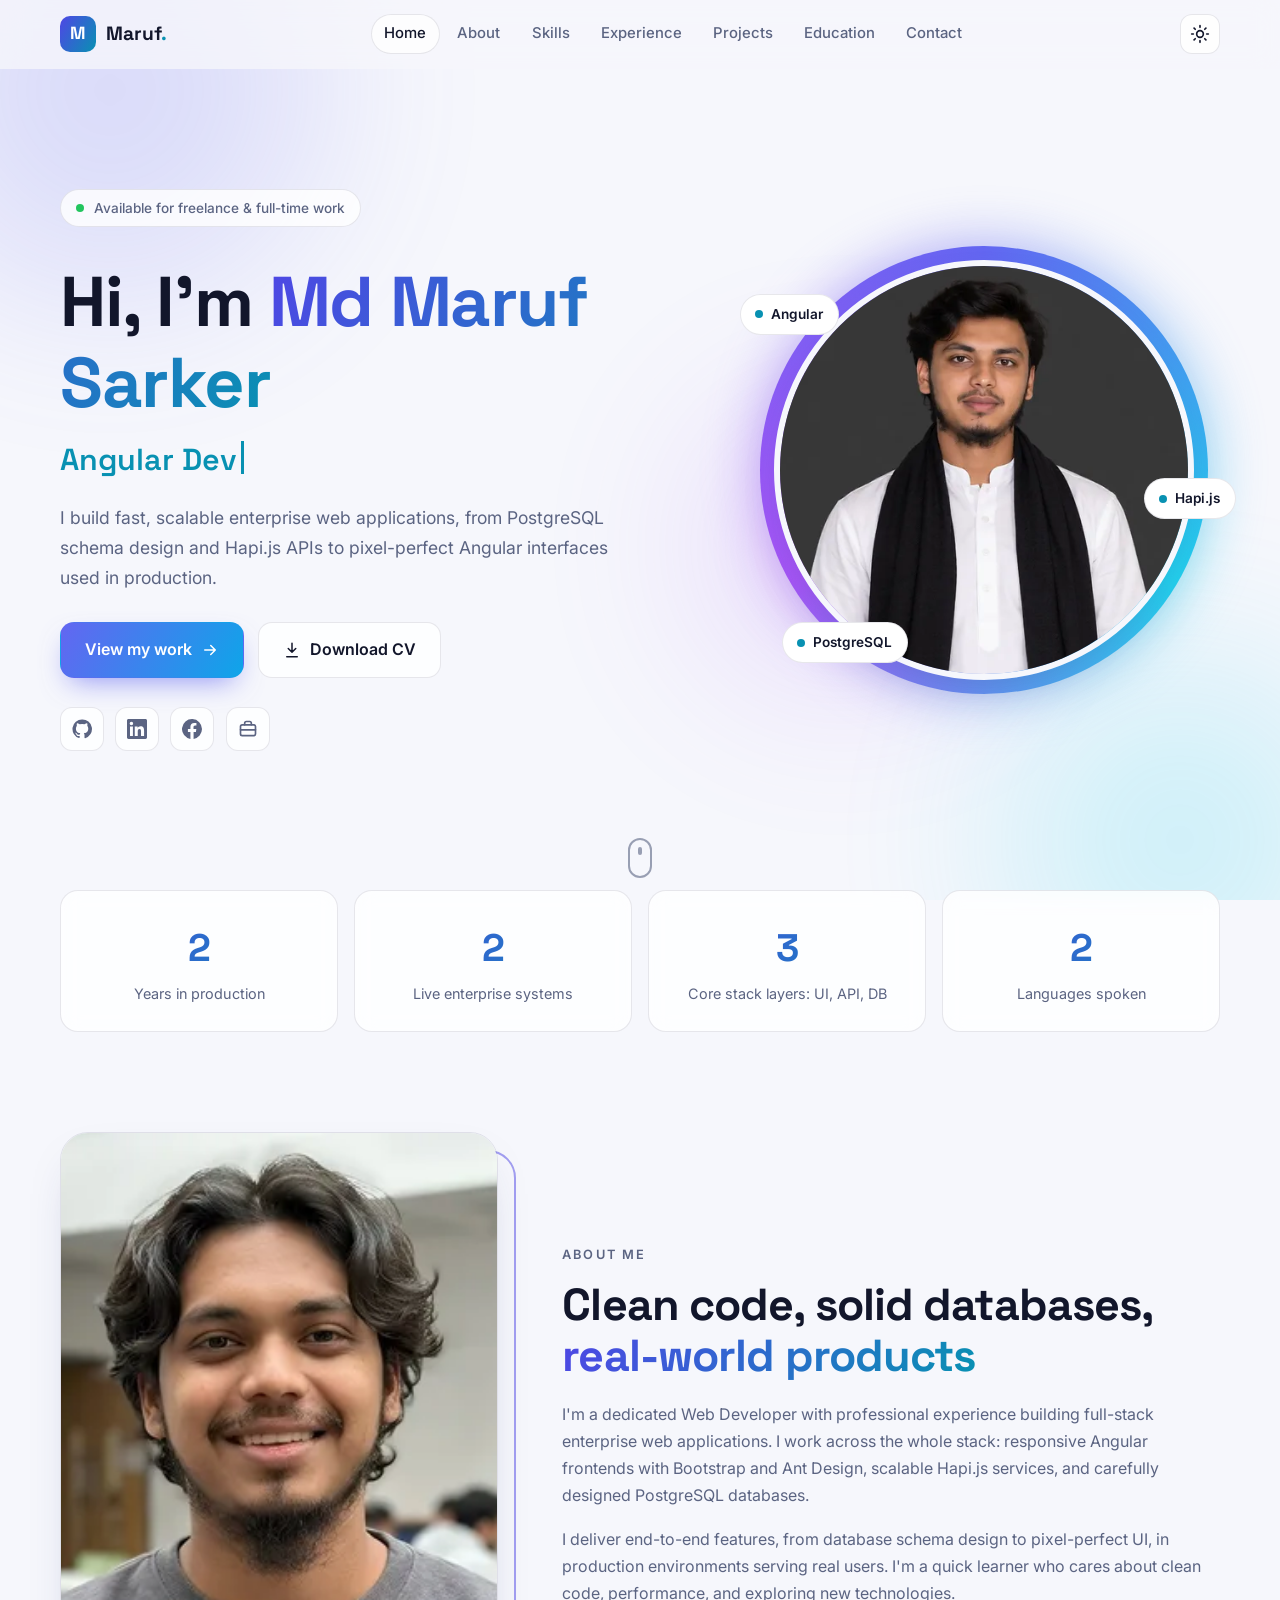
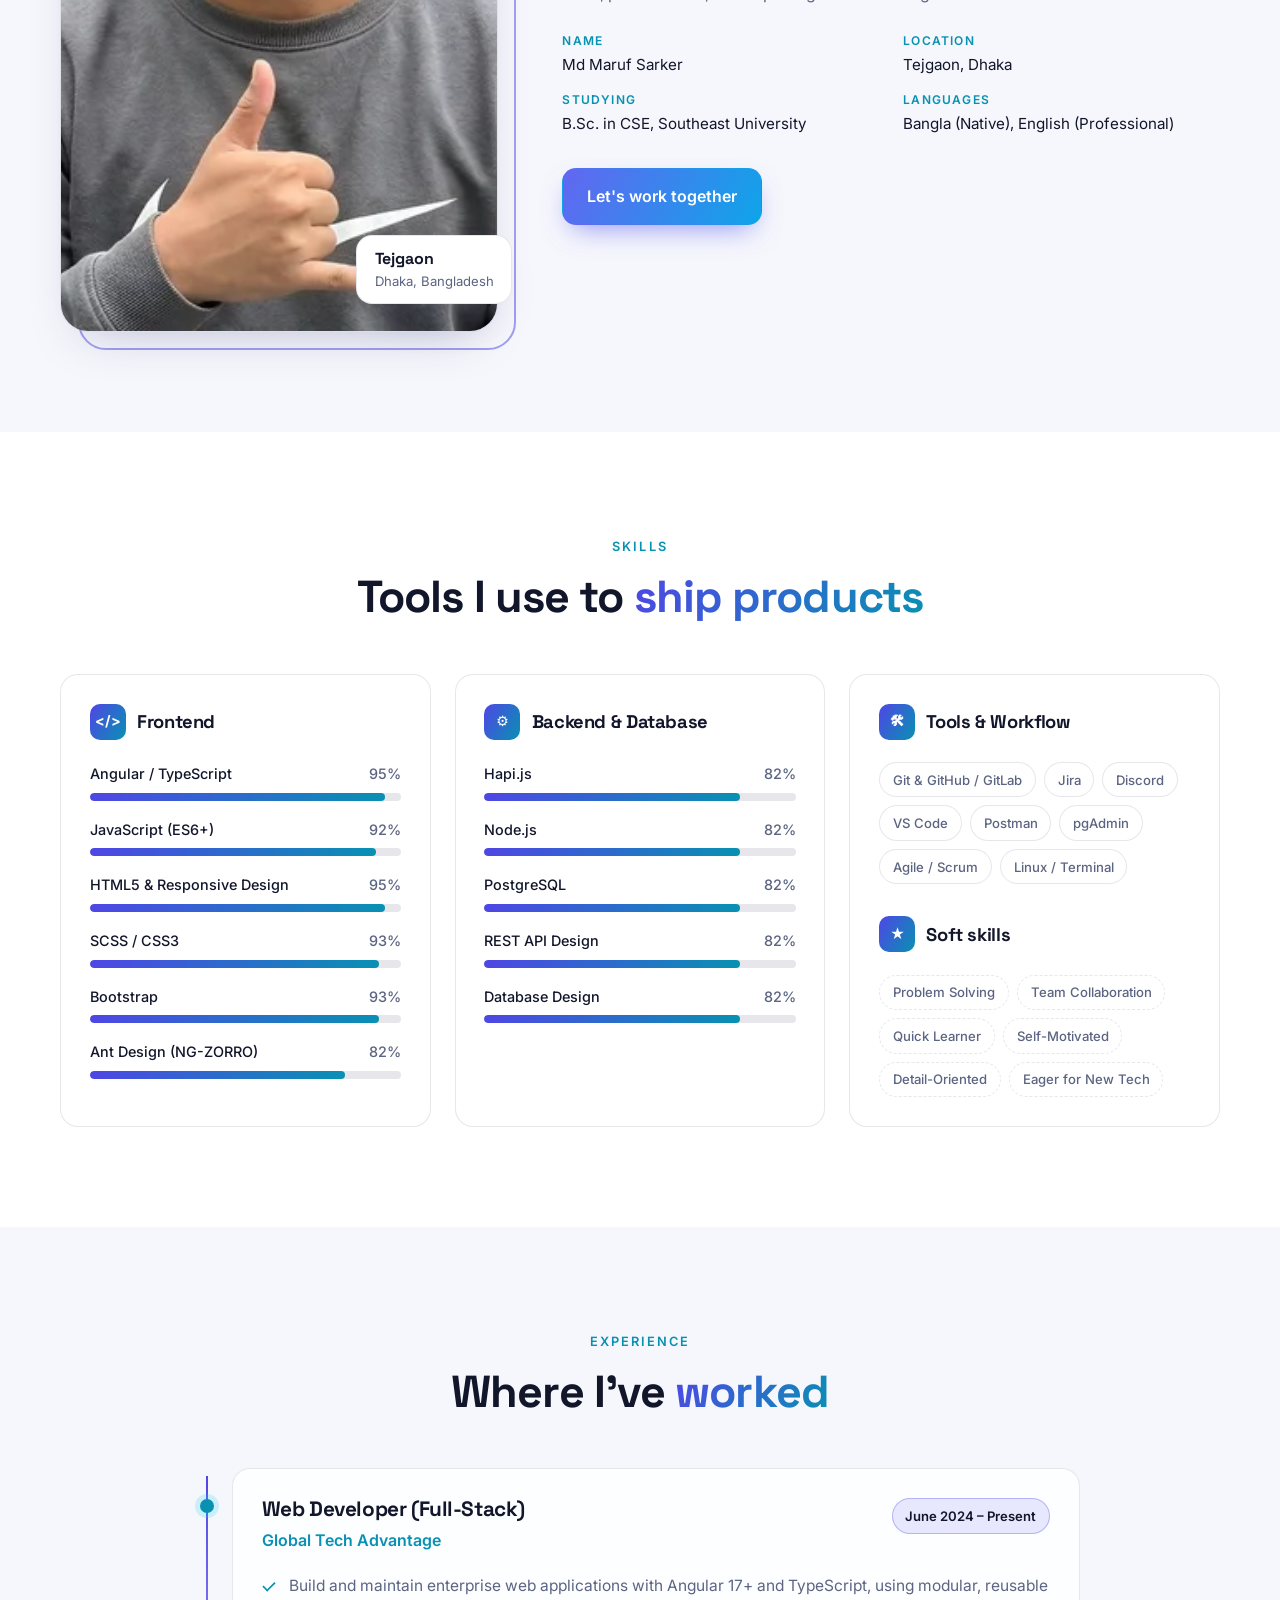
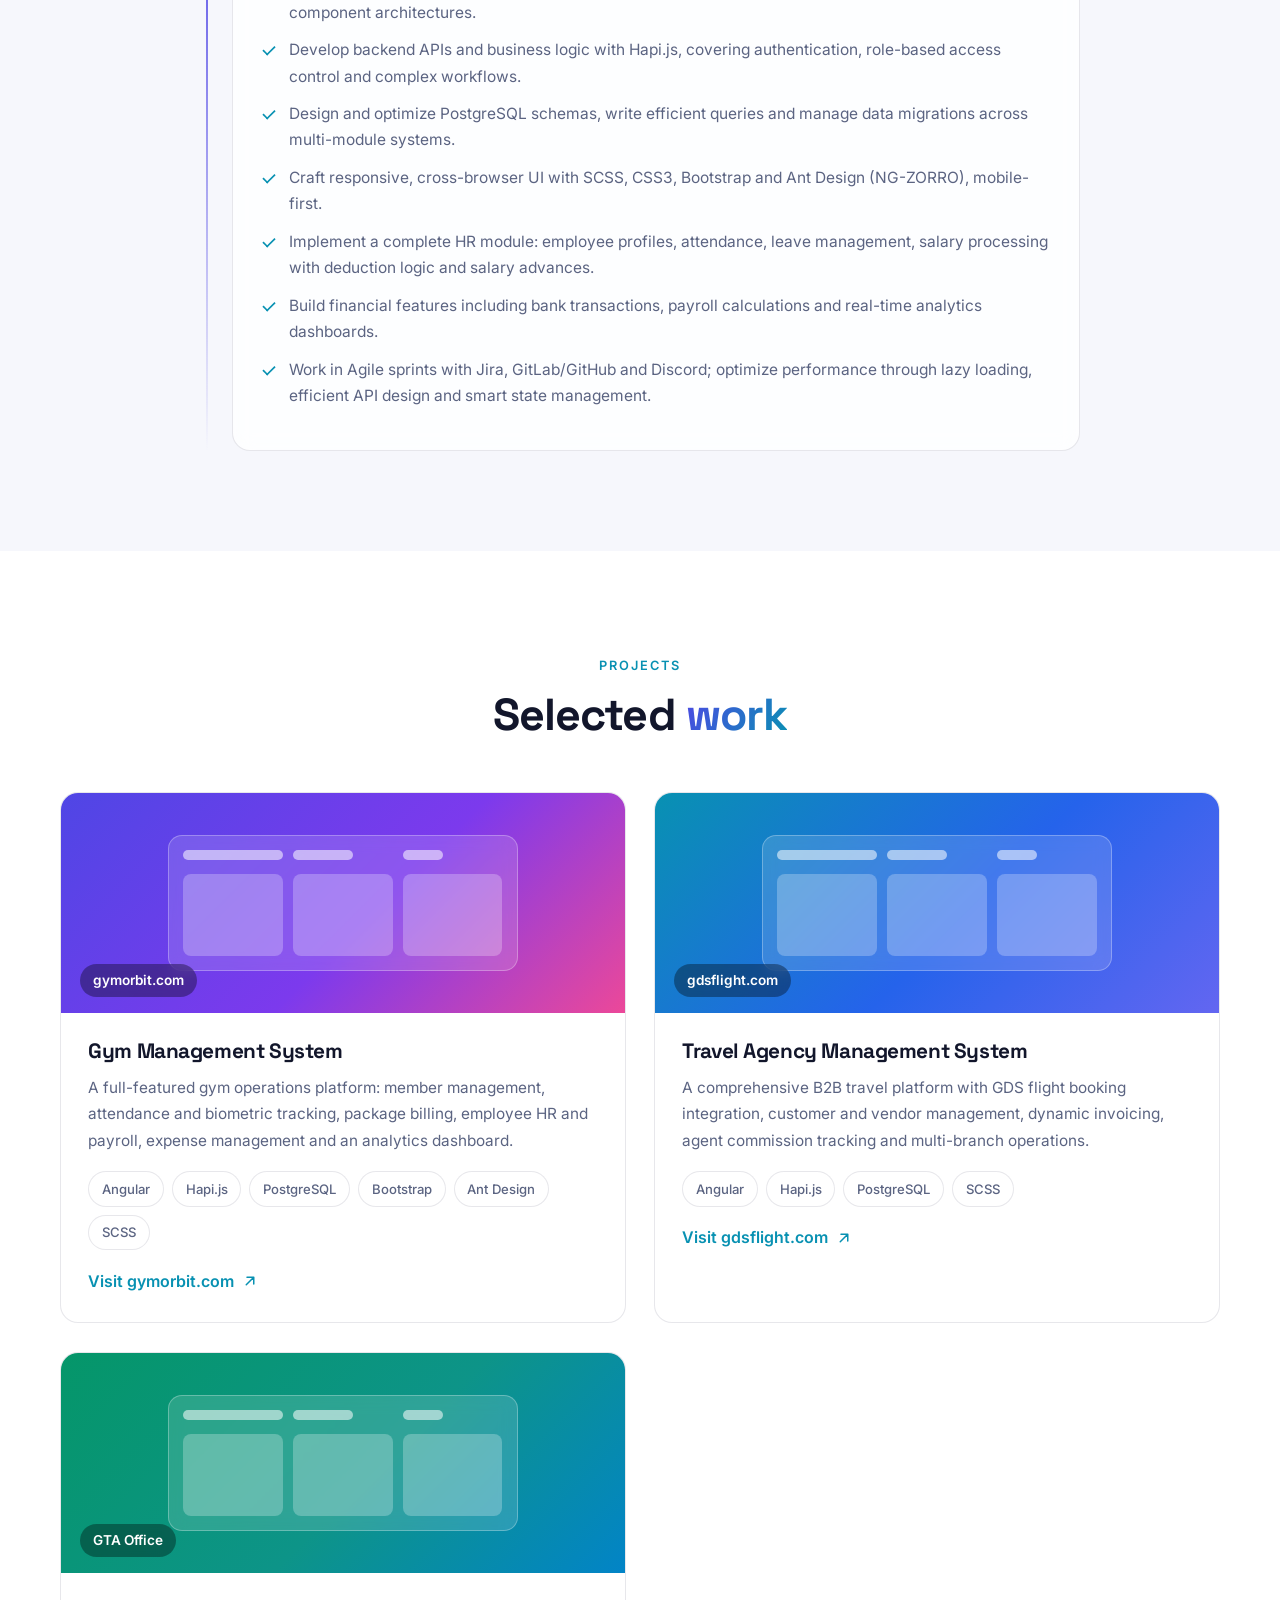
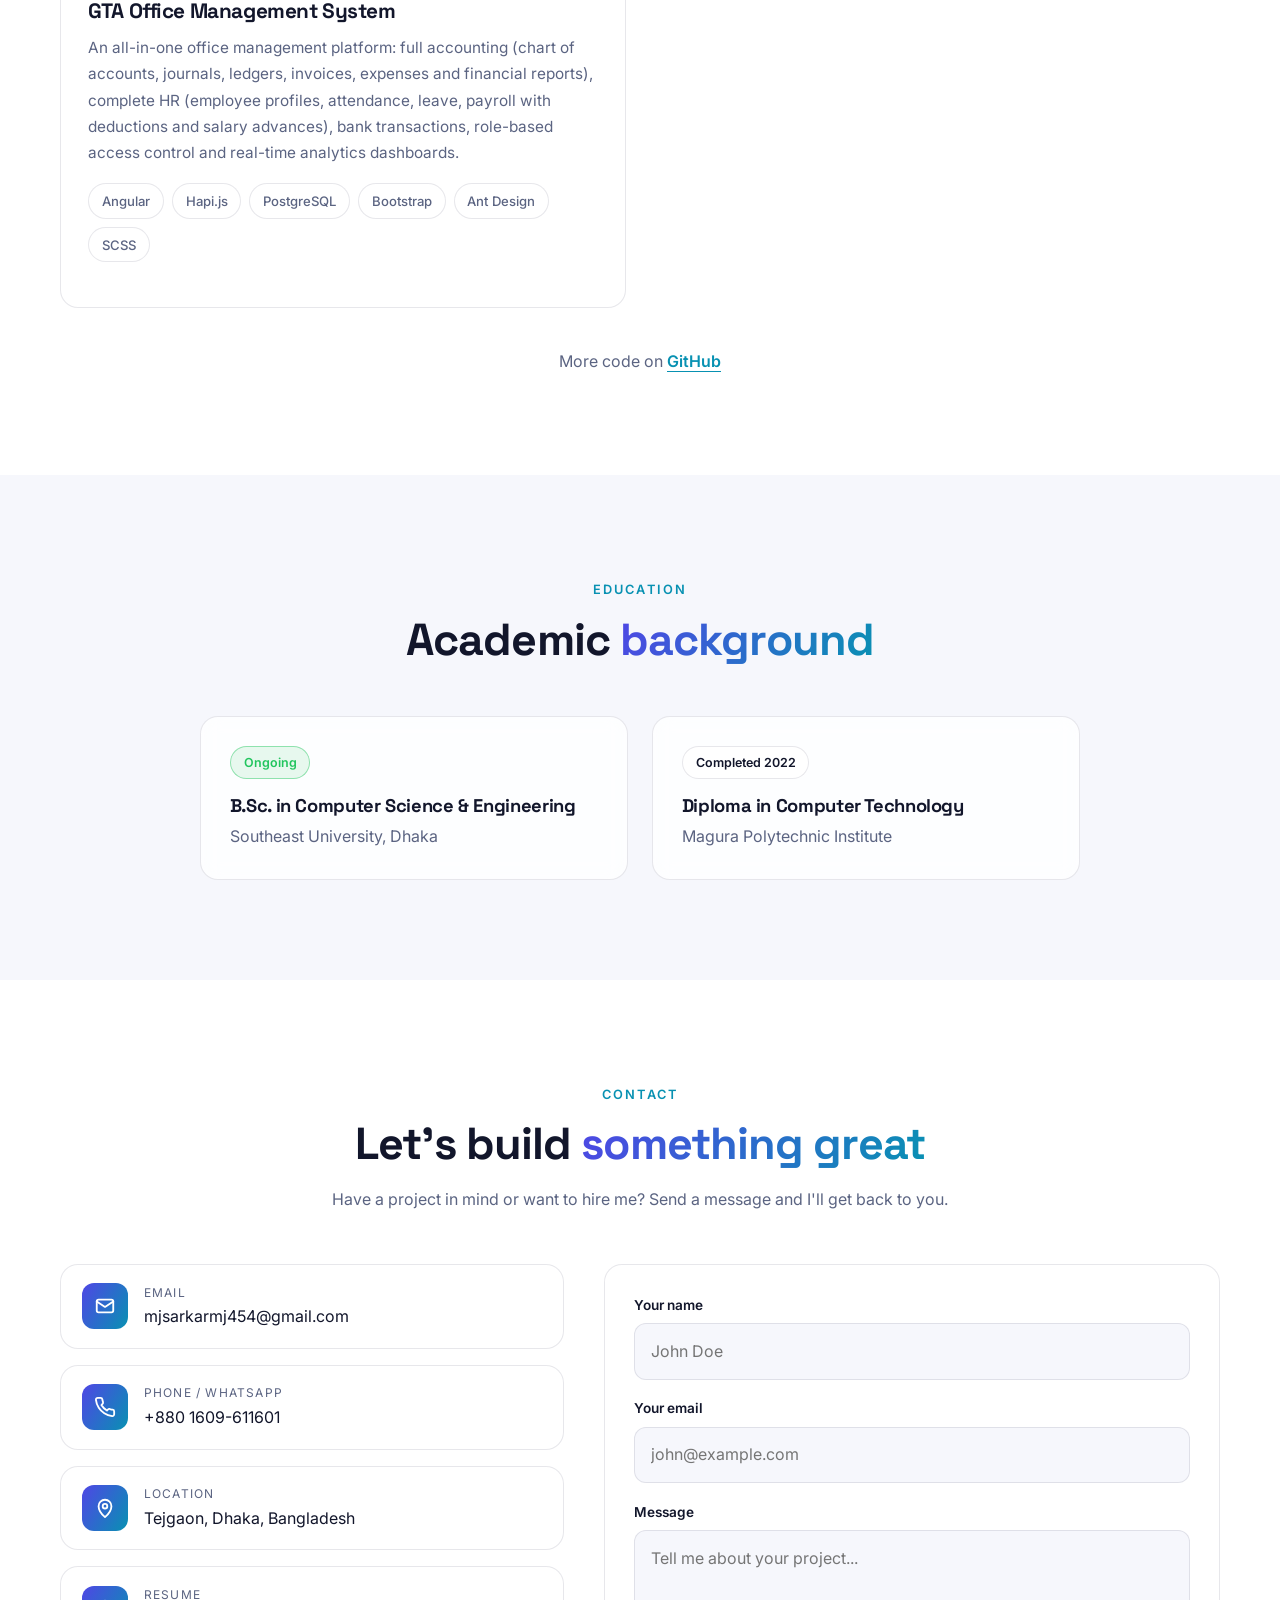
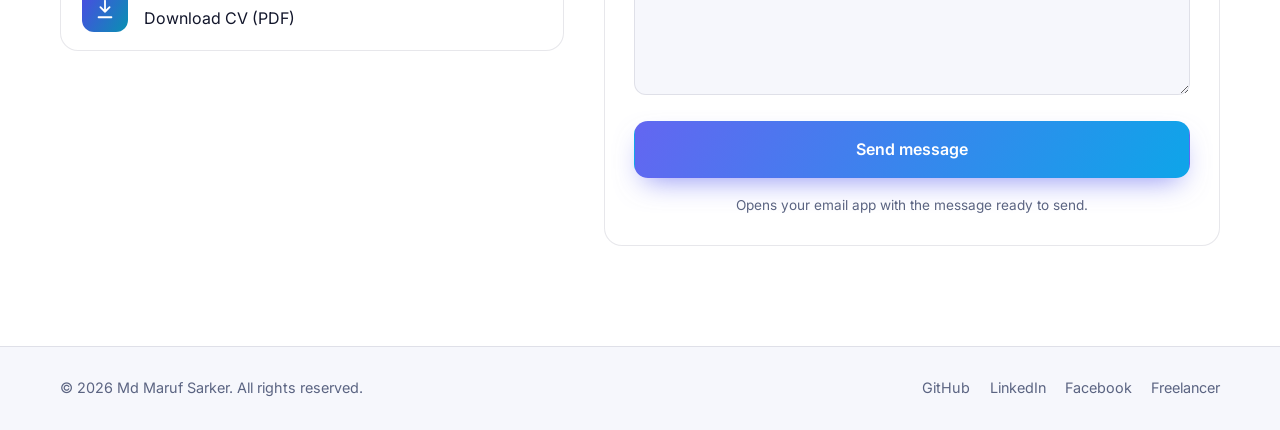
==== commit e2647507: "Add GTA Office Management System project Co-Authored-By: Claude Opus 5.5 <noreply@anthropic.com>" ====
--- a/index.html
+++ b/index.html
@@ -283,6 +283,17 @@
               <a class="link" href="https://gdsflight.com" target="_blank" rel="noopener">Visit gdsflight.com <svg viewBox="0 0 24 24" fill="none" stroke="currentColor" stroke-width="2" stroke-linecap="round" stroke-linejoin="round"><path d="M7 17 17 7M8 7h9v9"/></svg></a>
             </div>
           </article>
+          <article class="card project tilt reveal">
+            <div class="p-shot p-office" aria-hidden="true">
+              <div class="mock"><i></i><i></i><i></i><b></b><b></b><b></b></div>
+              <span>GTA Office</span>
+            </div>
+            <div class="p-body">
+              <h3>GTA Office Management System</h3>
+              <p>An all-in-one office management platform: full accounting (chart of accounts, journals, ledgers, invoices, expenses and financial reports), complete HR (employee profiles, attendance, leave, payroll with deductions and salary advances), bank transactions, role-based access control and real-time analytics dashboards.</p>
+              <ul class="tags"><li>Angular</li><li>Hapi.js</li><li>PostgreSQL</li><li>Bootstrap</li><li>Ant Design</li><li>SCSS</li></ul>
+            </div>
+          </article>
         </div>
         <p class="more reveal">More code on <a href="https://github.com/mdmarufsarker11229" target="_blank" rel="noopener">GitHub</a></p>
       </div>
--- a/assets/css/style.css
+++ b/assets/css/style.css
@@ -203,6 +203,7 @@
 .p-shot { position: relative; height: 220px; display: grid; place-items: center; overflow: hidden; }
 .p-gym { background: linear-gradient(135deg, #4f46e5, #7c3aed 55%, #ec4899); }
 .p-travel { background: linear-gradient(135deg, #0891b2, #2563eb 55%, #6366f1); }
+.p-office { background: linear-gradient(135deg, #059669, #0d9488 55%, #0284c7); }
 .p-shot > span { position: absolute; left: 1.2rem; bottom: 1rem; font-weight: 600; font-size: 0.85rem; padding: 0.3rem 0.8rem; border-radius: 999px; background: rgba(0, 0, 0, 0.35); color: #fff; backdrop-filter: blur(6px); }
 .mock { width: 62%; height: 62%; padding: 14px; border-radius: 14px; background: rgba(255, 255, 255, 0.14); border: 1px solid rgba(255, 255, 255, 0.28); backdrop-filter: blur(8px); display: grid; grid-template-columns: repeat(3, 1fr); grid-template-rows: 14px 1fr; gap: 10px; transition: transform 0.5s; }
 .project:hover .mock { transform: scale(1.06) rotate(-1.5deg); }
